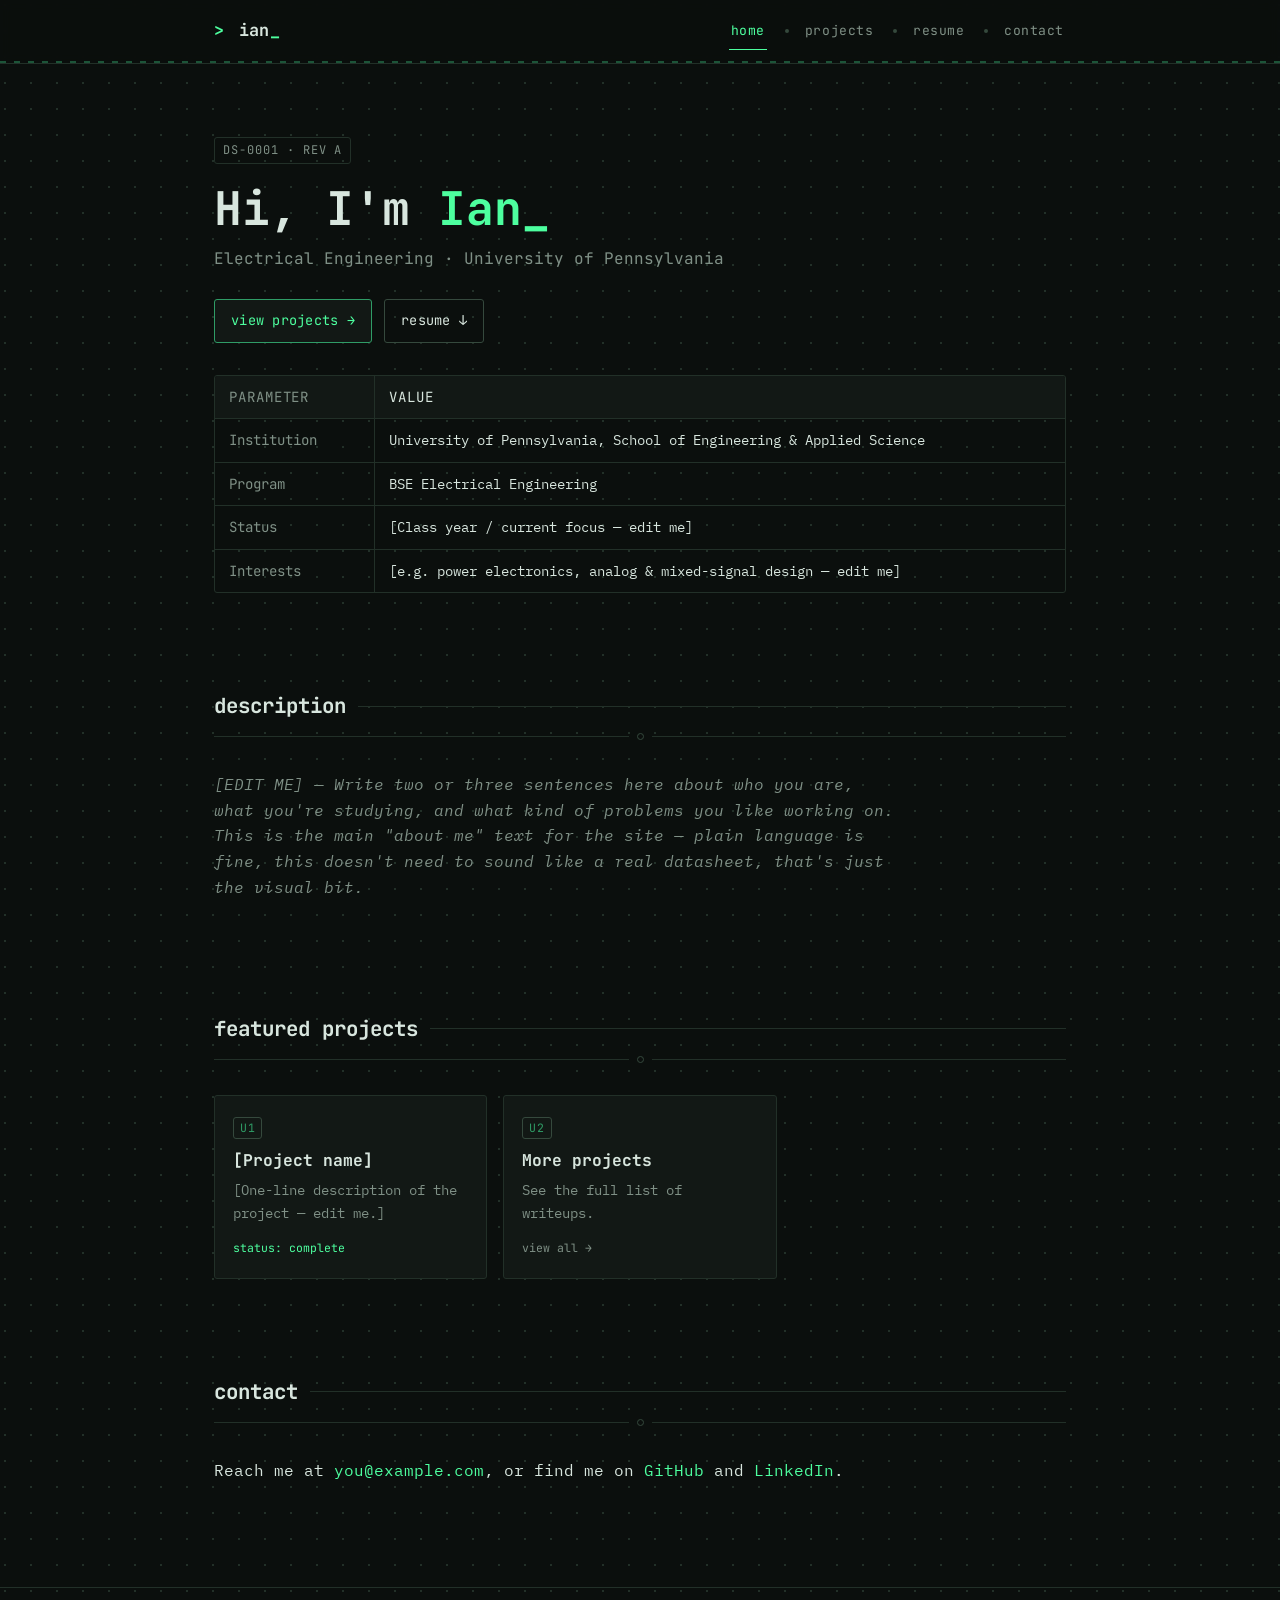
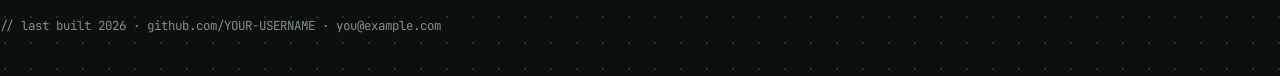
==== index.html @ f11f99d3 "init without changes" ====
<!DOCTYPE html>
<html lang="en">
<head>
  <meta charset="UTF-8" />
  <meta name="viewport" content="width=device-width, initial-scale=1.0" />
  <title>Ian — Electrical Engineering</title>
  <meta name="description" content="Portfolio of Ian, Electrical Engineering student at UPenn" />
  <link rel="icon" type="image/svg+xml" href="/assets/favicon.svg" />
  <link rel="stylesheet" href="/css/style.css" />
</head>
<body>

  <!-- shared nav, loaded from partials/nav.html by js/site.js -->
  <div data-include="/partials/nav.html"></div>

  <main class="container">

    <!-- ============================================================
         HERO — framed like the cover of a component datasheet.
         Edit the title, role line, and spec table values below.
         ============================================================ -->
    <section class="hero">
      <span class="datasheet-tag">DS-0001 &middot; REV A</span>

      <h1 class="hero-title">
        Hi, I'm <span class="accent">Ian</span><span class="cursor-blink">_</span>
      </h1>
      <p class="hero-role">Electrical Engineering &middot; University of Pennsylvania</p>

      <div class="hero-actions">
        <a class="btn btn-primary" href="/projects/">view projects &rarr;</a>
        <a class="btn" href="/resume.pdf">resume &darr;</a>
      </div>

      <div class="spec-sheet" role="table" aria-label="Quick facts">
        <div class="spec-row head" role="row">
          <div class="spec-key" role="columnheader">Parameter</div>
          <div class="spec-val" role="columnheader">Value</div>
        </div>
        <div class="spec-row" role="row">
          <div class="spec-key" role="rowheader">Institution</div>
          <div class="spec-val" role="cell">University of Pennsylvania, School of Engineering &amp; Applied Science</div>
        </div>
        <div class="spec-row" role="row">
          <div class="spec-key" role="rowheader">Program</div>
          <div class="spec-val" role="cell">BSE Electrical Engineering</div>
        </div>
        <div class="spec-row" role="row">
          <div class="spec-key" role="rowheader">Status</div>
          <div class="spec-val" role="cell">[Class year / current focus — edit me]</div>
        </div>
        <div class="spec-row" role="row">
          <div class="spec-key" role="rowheader">Interests</div>
          <div class="spec-val" role="cell">[e.g. power electronics, analog &amp; mixed-signal design — edit me]</div>
        </div>
      </div>
    </section>

    <!-- ============================================================
         ABOUT — the "description" section of the datasheet.
         Replace the placeholder paragraph with your actual intro.
         ============================================================ -->
    <section class="section" id="about">
      <h2 class="section-heading">description</h2>
      <div class="trace-divider"><span class="via"></span></div>

      <div class="prose">
        <p class="placeholder">
          [EDIT ME] — Write two or three sentences here about who you are, what you're
          studying, and what kind of problems you like working on. This is the main
          "about me" text for the site — plain language is fine, this doesn't need to
          sound like a real datasheet, that's just the visual bit.
        </p>
      </div>
    </section>

    <!-- ============================================================
         FEATURED PROJECTS — a short teaser row linking to /projects/.
         Copy a .card block to add more, or leave just 2-3 as a teaser
         and let /projects/ hold the full list.
         ============================================================ -->
    <section class="section" id="projects">
      <h2 class="section-heading">featured projects</h2>
      <div class="trace-divider"><span class="via"></span></div>

      <div class="card-grid">
        <a class="card-link" href="/projects/_example.html">
          <div class="card">
            <span class="card-designator">U1</span>
            <h3>[Project name]</h3>
            <p>[One-line description of the project — edit me.]</p>
            <span class="card-status status-done">status: complete</span>
          </div>
        </a>

        <a class="card-link" href="/projects/">
          <div class="card">
            <span class="card-designator">U2</span>
            <h3>More projects</h3>
            <p>See the full list of writeups.</p>
            <span class="card-status">view all &rarr;</span>
          </div>
        </a>
      </div>
    </section>

    <!-- ============================================================
         CONTACT
         ============================================================ -->
    <section class="section" id="contact">
      <h2 class="section-heading">contact</h2>
      <div class="trace-divider"><span class="via"></span></div>

      <div class="prose">
        <p>
          Reach me at <a href="mailto:you@example.com">you@example.com</a>,
          or find me on
          <a href="https://github.com/YOUR-USERNAME" target="_blank" rel="noopener">GitHub</a>
          and
          <a href="https://www.linkedin.com/in/YOUR-USERNAME" target="_blank" rel="noopener">LinkedIn</a>.
        </p>
      </div>
    </section>

  </main>

  <!-- shared footer, loaded from partials/footer.html by js/site.js -->
  <div data-include="/partials/footer.html"></div>

  <script src="/js/site.js"></script>
</body>
</html>
---- css/style.css ----
/* =========================================================================
   IAN'S SITE — engineering-terminal theme
   -------------------------------------------------------------------------
   This is the ONLY file that controls how the site looks. Every page links
   to it, so a change here shows up everywhere. It's organized top to bottom
   in the order things appear on a page: base -> nav -> hero/datasheet ->
   sections -> cards -> footer -> responsive.
   ========================================================================= */

@import url('https://fonts.googleapis.com/css2?family=JetBrains+Mono:wght@400;500;700;800&family=IBM+Plex+Mono:wght@400;500;600&display=swap');

:root {
  /* --- palette: dim phosphor terminal + PCB copper ------------------- */
  --bg:            #0b0f0d;   /* near-black, faint green cast, like soldermask in low light */
  --bg-panel:      #121815;   /* card / table background */
  --bg-panel-hi:   #17201b;   /* hovered panel */
  --line:          #223028;   /* hairline / trace color, dim */
  --line-bright:   #35493d;   /* hairline / trace color, brighter */
  --text:          #d8e6de;   /* primary text, soft phosphor white-green */
  --text-dim:      #7f9086;   /* secondary text */
  --accent:        #4dff9f;   /* phosphor green — links, highlights */
  --accent-dim:    #2f9c66;
  --accent-2:      #d9924f;   /* copper/amber — secondary accent, sparingly */
  --danger:        #ff6b6b;

  --font-display:  'JetBrains Mono', ui-monospace, 'SFMono-Regular', monospace;
  --font-body:     'IBM Plex Mono', ui-monospace, 'SFMono-Regular', monospace;

  --maxw: 900px;
  --radius: 3px;
}

/* --- reset ------------------------------------------------------------ */
*, *::before, *::after { box-sizing: border-box; }
html { scroll-behavior: smooth; }
body {
  margin: 0;
  background: var(--bg);
  color: var(--text);
  font-family: var(--font-body);
  font-size: 16px;
  line-height: 1.6;
  -webkit-font-smoothing: antialiased;

  /* faint dot grid, like graph/PCB paper. Subtle on purpose. */
  background-image: radial-gradient(var(--line) 1px, transparent 1px);
  background-size: 26px 26px;
  background-position: -8px -8px;
}
h1, h2, h3, h4 { font-family: var(--font-display); margin: 0 0 .5em; font-weight: 700; }
p { margin: 0 0 1em; color: var(--text); }
a { color: var(--accent); text-decoration: none; }
a:hover { text-decoration: underline; }
img { max-width: 100%; display: block; }
ul { margin: 0; padding: 0; list-style: none; }

:focus-visible {
  outline: 2px solid var(--accent);
  outline-offset: 3px;
}

.container {
  max-width: var(--maxw);
  margin: 0 auto;
  padding: 0 24px;
}

.eyebrow {
  font-family: var(--font-display);
  font-size: .8rem;
  letter-spacing: .06em;
  color: var(--accent-dim);
  text-transform: lowercase;
}

.cursor-blink {
  display: inline-block;
  animation: blink 1.1s steps(1) infinite;
  color: var(--accent);
}
@keyframes blink { 50% { opacity: 0; } }

/* =========================================================================
   NAV
   ========================================================================= */
.topbar {
  position: sticky;
  top: 0;
  z-index: 50;
  background: rgba(11, 15, 13, 0.92);
  backdrop-filter: blur(6px);
  border-bottom: 1px solid var(--line);
}
/* animated "current flowing through a trace" line under the nav */
.topbar::after {
  content: "";
  display: block;
  height: 2px;
  background: repeating-linear-gradient(
    90deg, var(--accent-dim) 0 6px, transparent 6px 14px
  );
  background-size: 200% 100%;
  animation: trace-flow 6s linear infinite;
  opacity: .5;
}
@keyframes trace-flow { to { background-position: -200% 0; } }

.topbar-inner {
  max-width: var(--maxw);
  margin: 0 auto;
  padding: 14px 24px;
  display: flex;
  align-items: center;
  justify-content: space-between;
}
.brand {
  font-family: var(--font-display);
  font-weight: 700;
  font-size: 1.05rem;
  color: var(--text);
  letter-spacing: .02em;
}
.brand:hover { text-decoration: none; color: var(--text); }
.brand-prompt { color: var(--accent); margin-right: 4px; }

.nav-links {
  display: flex;
  align-items: center;
  gap: 4px;
}
.nav-links li { display: flex; align-items: center; }
/* pin dots between items, like a header/breadboard rail */
.nav-links li + li::before {
  content: "";
  width: 4px;
  height: 4px;
  border-radius: 50%;
  background: var(--line-bright);
  margin: 0 14px;
}
.nav-links a {
  font-family: var(--font-display);
  font-size: .82rem;
  letter-spacing: .04em;
  color: var(--text-dim);
  padding: 6px 2px;
  position: relative;
}
.nav-links a:hover { color: var(--text); text-decoration: none; }
.nav-links a.active { color: var(--accent); }
.nav-links a.active::after {
  content: "";
  position: absolute;
  left: 0; right: 0; bottom: -3px;
  height: 1px;
  background: var(--accent);
}

.nav-toggle {
  display: none;
  flex-direction: column;
  gap: 4px;
  background: none;
  border: 1px solid var(--line-bright);
  border-radius: var(--radius);
  padding: 8px 10px;
  cursor: pointer;
}
.nav-toggle span {
  width: 16px; height: 2px; background: var(--text);
}

/* =========================================================================
   HERO / "DATASHEET" BLOCK  — the signature element of the site.
   Framed like the cover page of a component datasheet.
   ========================================================================= */
.hero {
  padding: 72px 0 48px;
}
.datasheet-tag {
  font-family: var(--font-display);
  font-size: .75rem;
  color: var(--text-dim);
  letter-spacing: .08em;
  border: 1px solid var(--line);
  display: inline-block;
  padding: 3px 8px;
  border-radius: var(--radius);
  margin-bottom: 18px;
}
.hero-title {
  font-size: clamp(2rem, 5vw, 2.9rem);
  line-height: 1.15;
  margin-bottom: 10px;
}
.hero-title .accent { color: var(--accent); }
.hero-role {
  font-family: var(--font-display);
  color: var(--text-dim);
  font-size: 1rem;
  margin-bottom: 28px;
}
.hero-actions { display: flex; gap: 12px; flex-wrap: wrap; margin-top: 8px; }

.btn {
  font-family: var(--font-display);
  font-size: .85rem;
  letter-spacing: .02em;
  padding: 10px 16px;
  border-radius: var(--radius);
  border: 1px solid var(--line-bright);
  color: var(--text);
  display: inline-block;
}
.btn:hover { text-decoration: none; border-color: var(--accent); color: var(--accent); }
.btn-primary { background: var(--bg-panel); border-color: var(--accent-dim); color: var(--accent); }
.btn-primary:hover { background: var(--bg-panel-hi); }

/* spec table, styled like a parts/ratings table on a datasheet */
.spec-sheet {
  margin-top: 32px;
  border: 1px solid var(--line);
  border-radius: var(--radius);
  overflow: hidden;
}
.spec-row {
  display: grid;
  grid-template-columns: 160px 1fr;
  border-top: 1px solid var(--line);
}
.spec-row:first-child { border-top: none; }
.spec-row.head {
  background: var(--bg-panel);
  font-family: var(--font-display);
  font-size: .72rem;
  letter-spacing: .08em;
  color: var(--text-dim);
  text-transform: uppercase;
}
.spec-key, .spec-val {
  padding: 10px 14px;
  font-size: .88rem;
}
.spec-key { color: var(--text-dim); border-right: 1px solid var(--line); font-family: var(--font-display); }
.spec-val { color: var(--text); }

/* =========================================================================
   SECTIONS + DIVIDERS
   ========================================================================= */
.section { padding: 48px 0; }
.section-heading {
  font-size: 1.3rem;
  display: flex;
  align-items: center;
  gap: 12px;
}
.section-heading::after {
  content: "";
  flex: 1;
  height: 1px;
  background: var(--line);
}

/* circuit-trace style divider with a center "via" pad */
.trace-divider {
  display: flex;
  align-items: center;
  margin: 8px 0 32px;
}
.trace-divider::before, .trace-divider::after {
  content: "";
  flex: 1;
  height: 1px;
  background: var(--line);
}
.trace-divider .via {
  width: 7px; height: 7px;
  border: 1px solid var(--line-bright);
  border-radius: 50%;
  margin: 0 8px;
  flex-shrink: 0;
}

.prose { max-width: 68ch; color: var(--text); }
.prose .placeholder { color: var(--text-dim); font-style: italic; }

/* =========================================================================
   CARDS  (project cards use "reference designators" — U1, U2, C1 — instead
   of plain 01/02/03, like parts on a schematic)
   ========================================================================= */
.card-grid {
  display: grid;
  grid-template-columns: repeat(auto-fill, minmax(240px, 1fr));
  gap: 16px;
}
.card {
  background: var(--bg-panel);
  border: 1px solid var(--line);
  border-radius: var(--radius);
  padding: 18px;
  position: relative;
  transition: border-color .15s ease, background .15s ease;
}
.card:hover { border-color: var(--accent-dim); background: var(--bg-panel-hi); }
.card-designator {
  font-family: var(--font-display);
  font-size: .72rem;
  color: var(--accent-dim);
  letter-spacing: .06em;
  margin-bottom: 8px;
  display: inline-block;
  border: 1px solid var(--line-bright);
  padding: 1px 6px;
  border-radius: var(--radius);
}
.card h3 { font-size: 1.02rem; margin-bottom: 6px; }
.card p { color: var(--text-dim); font-size: .88rem; margin-bottom: 10px; }
.card-status {
  font-family: var(--font-display);
  font-size: .72rem;
  color: var(--text-dim);
}
.card-status.status-done { color: var(--accent); }
.card-status.status-progress { color: var(--accent-2); }
.card-link {
  display: block;
  color: inherit;
}
.card-link:hover { text-decoration: none; }

/* =========================================================================
   FOOTER
   ========================================================================= */
.site-footer {
  border-top: 1px solid var(--line);
  padding: 28px 0 40px;
  margin-top: 40px;
}
.footer-line {
  font-family: var(--font-display);
  font-size: .78rem;
  color: var(--text-dim);
  margin: 0;
}
.footer-line a { color: var(--text-dim); }
.footer-line a:hover { color: var(--accent); }

/* =========================================================================
   PROJECT PAGE SPECIFIC
   ========================================================================= */
.back-link {
  font-family: var(--font-display);
  font-size: .82rem;
  color: var(--text-dim);
  display: inline-block;
  margin-bottom: 24px;
}
.back-link:hover { color: var(--accent); }
.project-header { padding: 20px 0 8px; }
.project-tags { display: flex; gap: 8px; flex-wrap: wrap; margin-top: 14px; }
.tag {
  font-family: var(--font-display);
  font-size: .72rem;
  color: var(--text-dim);
  border: 1px solid var(--line);
  padding: 2px 8px;
  border-radius: var(--radius);
}

/* =========================================================================
   RESPONSIVE
   ========================================================================= */
@media (max-width: 720px) {
  .nav-toggle { display: flex; }
  .nav-links {
    position: absolute;
    top: 100%; left: 0; right: 0;
    flex-direction: column;
    align-items: flex-start;
    background: var(--bg);
    border-bottom: 1px solid var(--line);
    padding: 12px 24px 18px;
    display: none;
    gap: 14px;
  }
  .nav-links.open { display: flex; }
  .nav-links li + li::before { display: none; }
  .spec-row { grid-template-columns: 130px 1fr; }
}

/* respect reduced-motion preferences */
@media (prefers-reduced-motion: reduce) {
  html { scroll-behavior: auto; }
  .cursor-blink, .topbar::after { animation: none; }
}
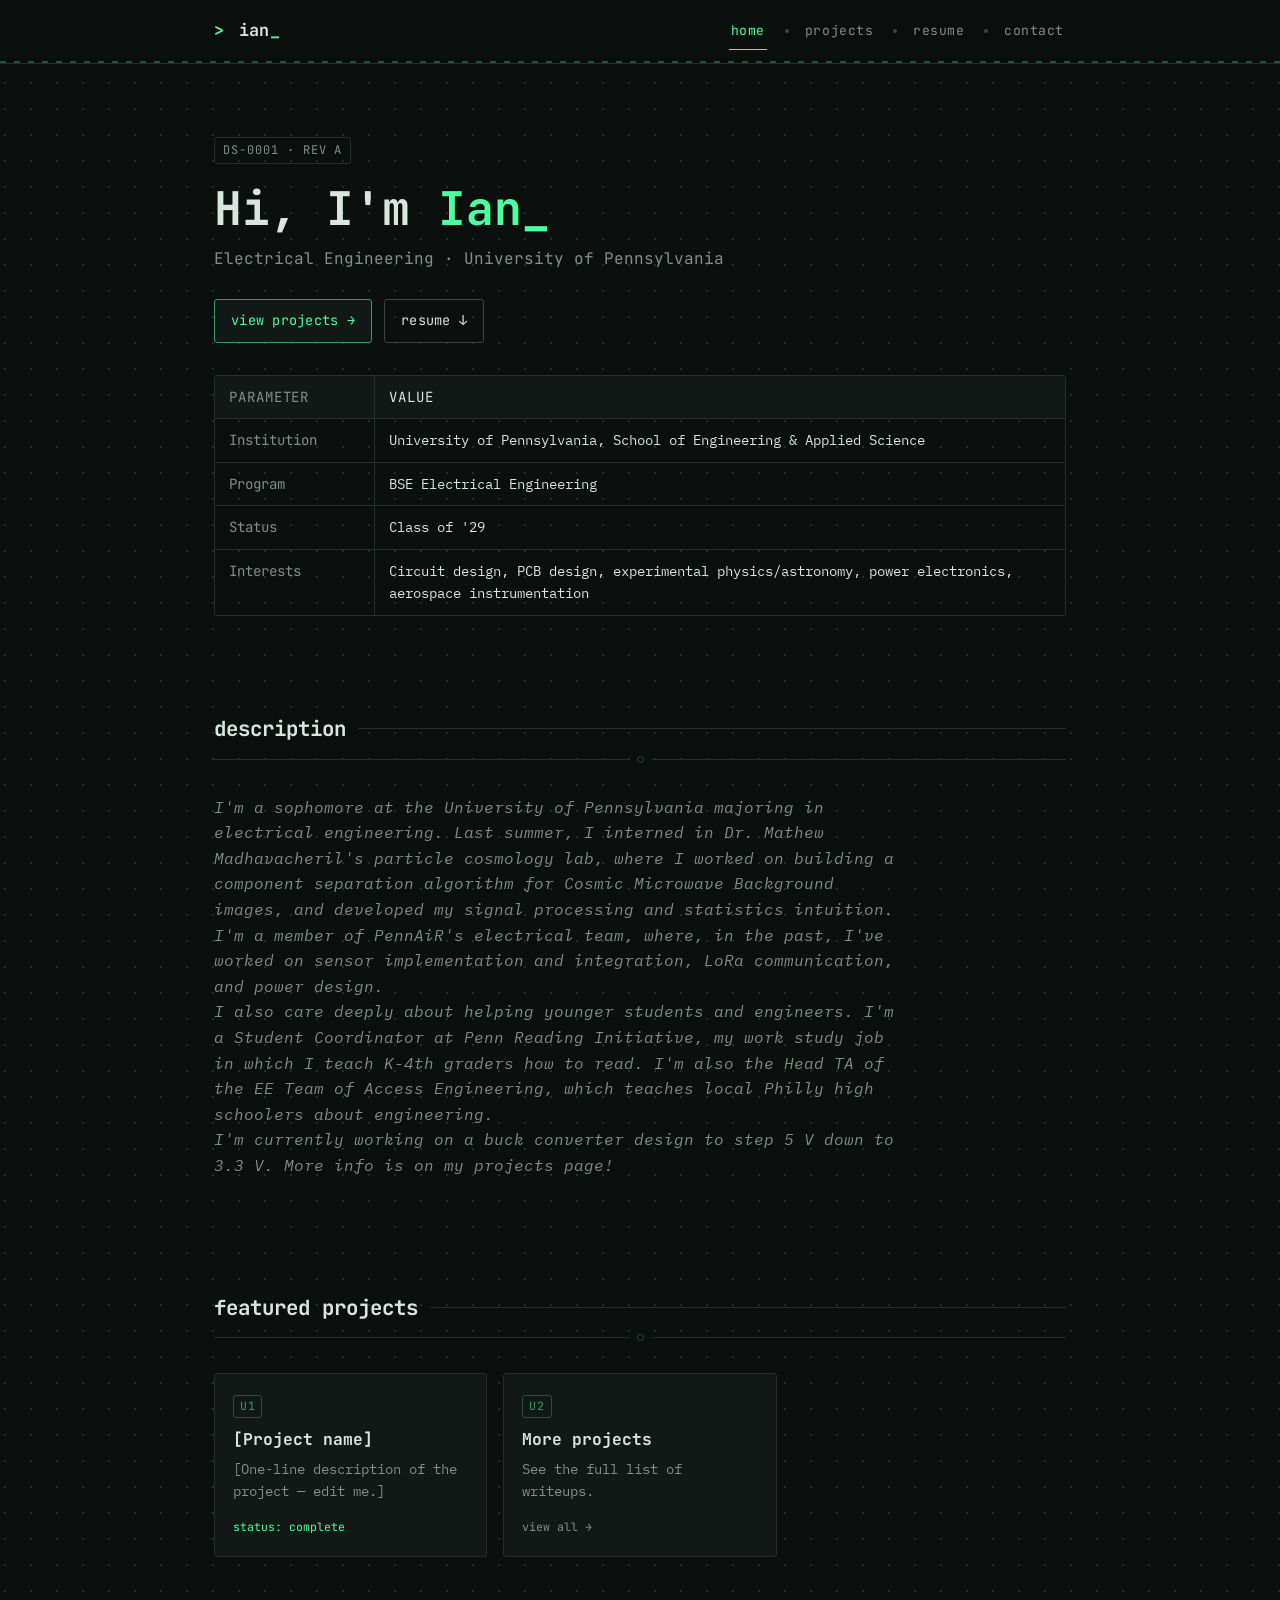
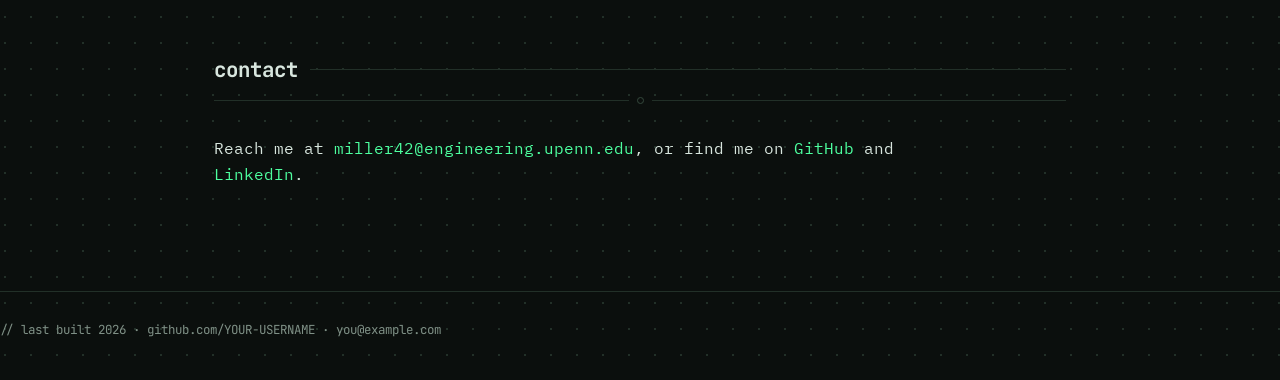
==== commit 6775ab64: "interests and description" ====
--- a/index.html
+++ b/index.html
@@ -47,11 +47,11 @@
         </div>
         <div class="spec-row" role="row">
           <div class="spec-key" role="rowheader">Status</div>
-          <div class="spec-val" role="cell">[Class year / current focus — edit me]</div>
+          <div class="spec-val" role="cell">Class of '29</div>
         </div>
         <div class="spec-row" role="row">
           <div class="spec-key" role="rowheader">Interests</div>
-          <div class="spec-val" role="cell">[e.g. power electronics, analog &amp; mixed-signal design — edit me]</div>
+          <div class="spec-val" role="cell">Circuit design, PCB design, experimental physics/astronomy, power electronics, aerospace instrumentation</div>
         </div>
       </div>
     </section>
@@ -66,10 +66,25 @@
 
       <div class="prose">
         <p class="placeholder">
-          [EDIT ME] — Write two or three sentences here about who you are, what you're
-          studying, and what kind of problems you like working on. This is the main
-          "about me" text for the site — plain language is fine, this doesn't need to
-          sound like a real datasheet, that's just the visual bit.
+            I'm a sophomore at the University of Pennsylvania majoring in electrical engineering.
+            Last summer, I interned in Dr. Mathew Madhavacheril's particle cosmology lab, where I
+            worked on building a component separation algorithm for Cosmic Microwave Background
+            images, and developed my signal processing and statistics intuition.  I'm a member of
+            PennAiR's electrical team, where, in the past, I've worked on sensor implementation and
+            integration, LoRa communication, and power design.
+
+            <br>
+
+            I also care deeply about helping younger students and engineers.  I'm a Student 
+            Coordinator at Penn Reading Initiative, my work study job in which I teach K-4th 
+            graders how to read.  I'm also the Head TA of the EE Team of Access Engineering, which
+            teaches local Philly high schoolers about engineering.
+
+            <br>
+
+            I'm currently working on a buck converter design to step 5 V down to 3.3 V.  More info
+            is on my projects page!
+        
         </p>
       </div>
     </section>
@@ -113,11 +128,11 @@
 
       <div class="prose">
         <p>
-          Reach me at <a href="mailto:you@example.com">you@example.com</a>,
+          Reach me at <a href="mailto:miller42@engineering.upenn.edu">miller42@engineering.upenn.edu</a>,
           or find me on
-          <a href="https://github.com/YOUR-USERNAME" target="_blank" rel="noopener">GitHub</a>
+          <a href="https://github.com/ianmiller093" target="_blank" rel="noopener">GitHub</a>
           and
-          <a href="https://www.linkedin.com/in/YOUR-USERNAME" target="_blank" rel="noopener">LinkedIn</a>.
+          <a href="https://www.linkedin.com/in/ian-miller-8baa06368/" target="_blank" rel="noopener">LinkedIn</a>.
         </p>
       </div>
     </section>
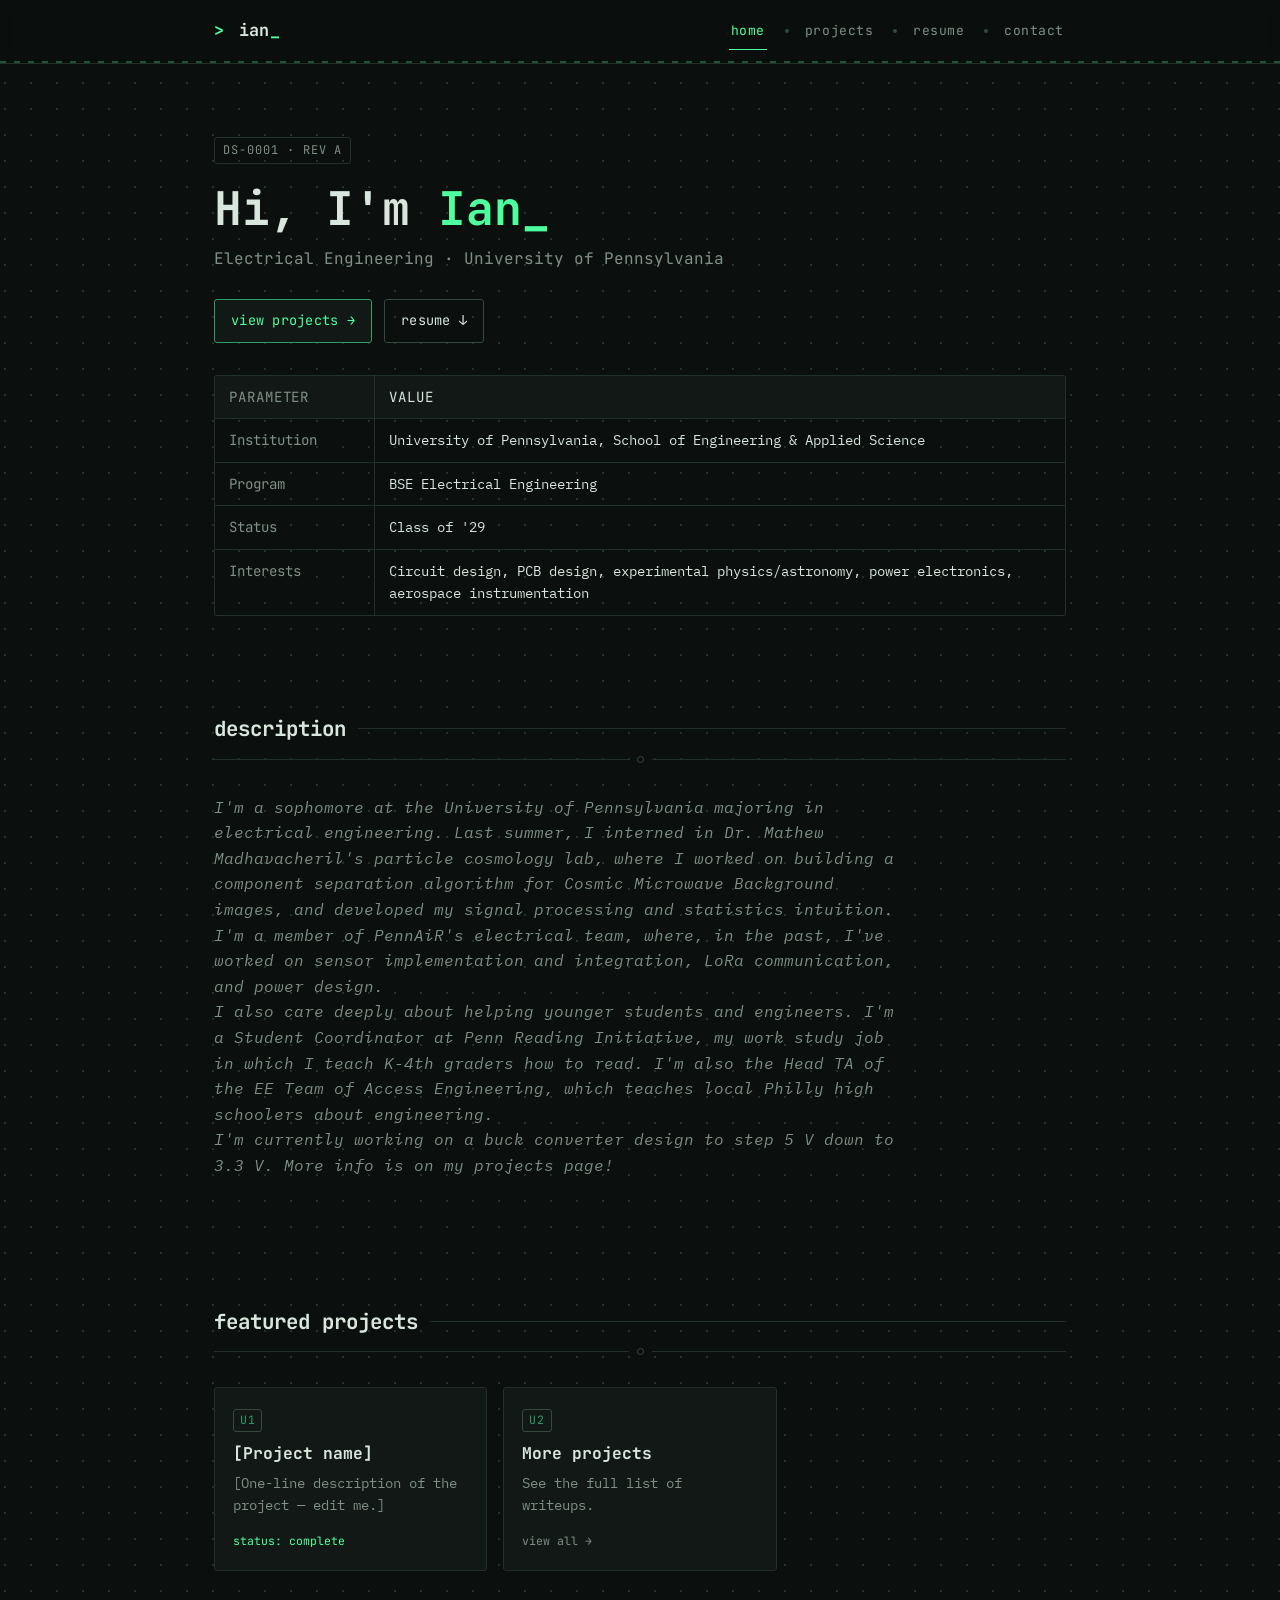
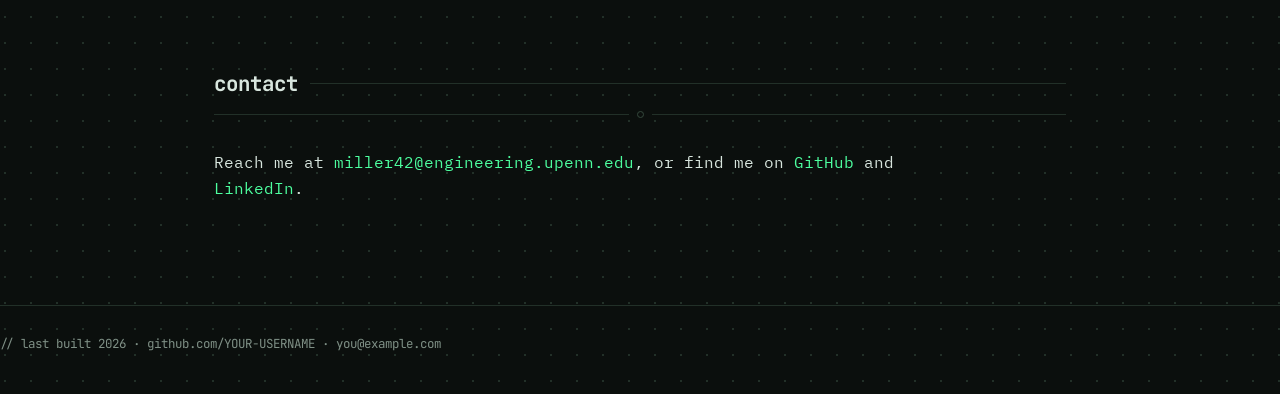
==== commit 0bdcdcc1: "line spacing" ====
--- a/index.html
+++ b/index.html
@@ -65,7 +65,7 @@
       <div class="trace-divider"><span class="via"></span></div>
 
       <div class="prose">
-        <p class="placeholder">
+        <p class="placeholder", style="margin-bottom: 30px;">
             I'm a sophomore at the University of Pennsylvania majoring in electrical engineering.
             Last summer, I interned in Dr. Mathew Madhavacheril's particle cosmology lab, where I
             worked on building a component separation algorithm for Cosmic Microwave Background
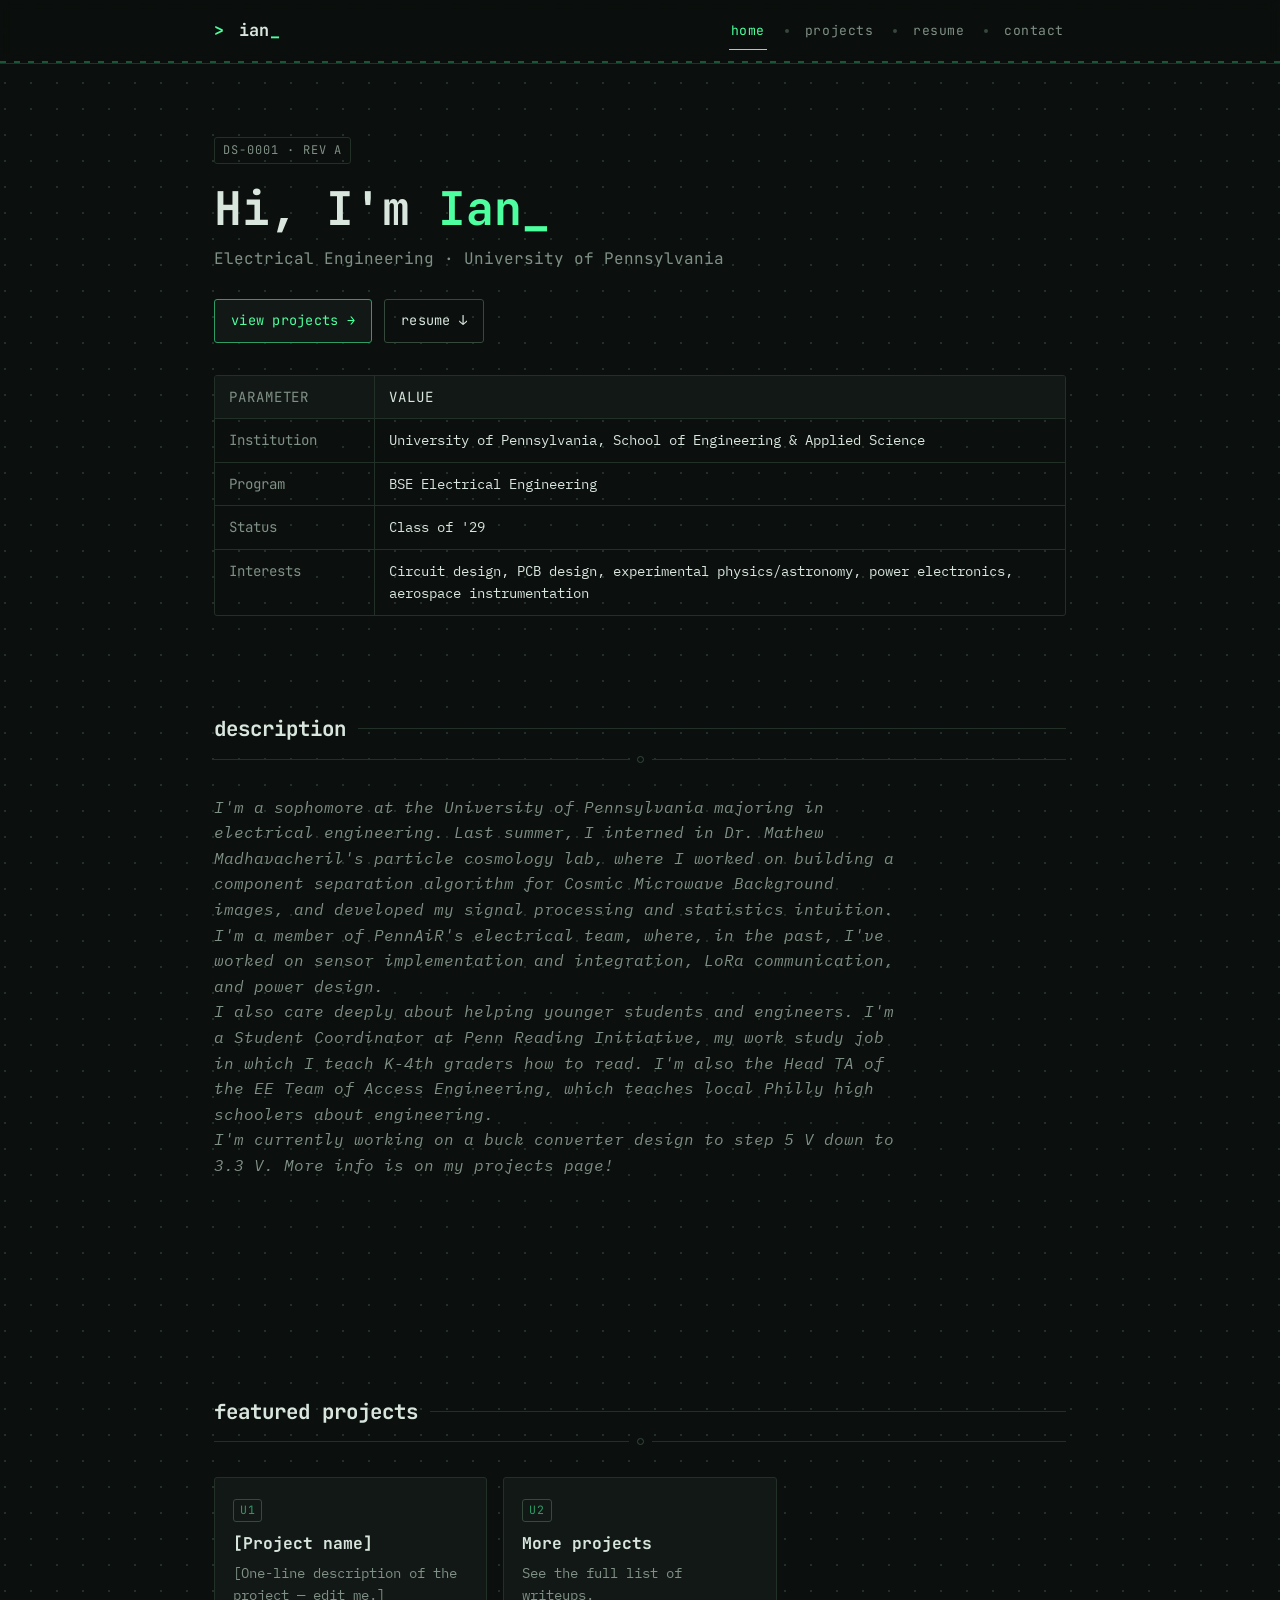
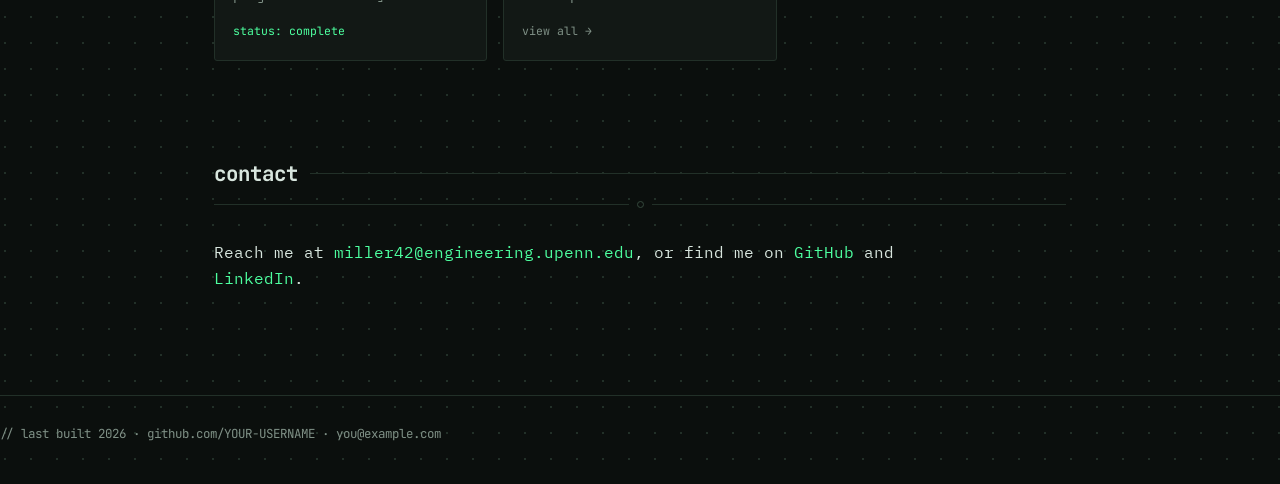
==== commit 26a26bc5: "line spacing 2" ====
--- a/index.html
+++ b/index.html
@@ -65,7 +65,7 @@
       <div class="trace-divider"><span class="via"></span></div>
 
       <div class="prose">
-        <p class="placeholder", style="margin-bottom: 30px;">
+        <p class="placeholder", style="margin-bottom: 120px;">
             I'm a sophomore at the University of Pennsylvania majoring in electrical engineering.
             Last summer, I interned in Dr. Mathew Madhavacheril's particle cosmology lab, where I
             worked on building a component separation algorithm for Cosmic Microwave Background
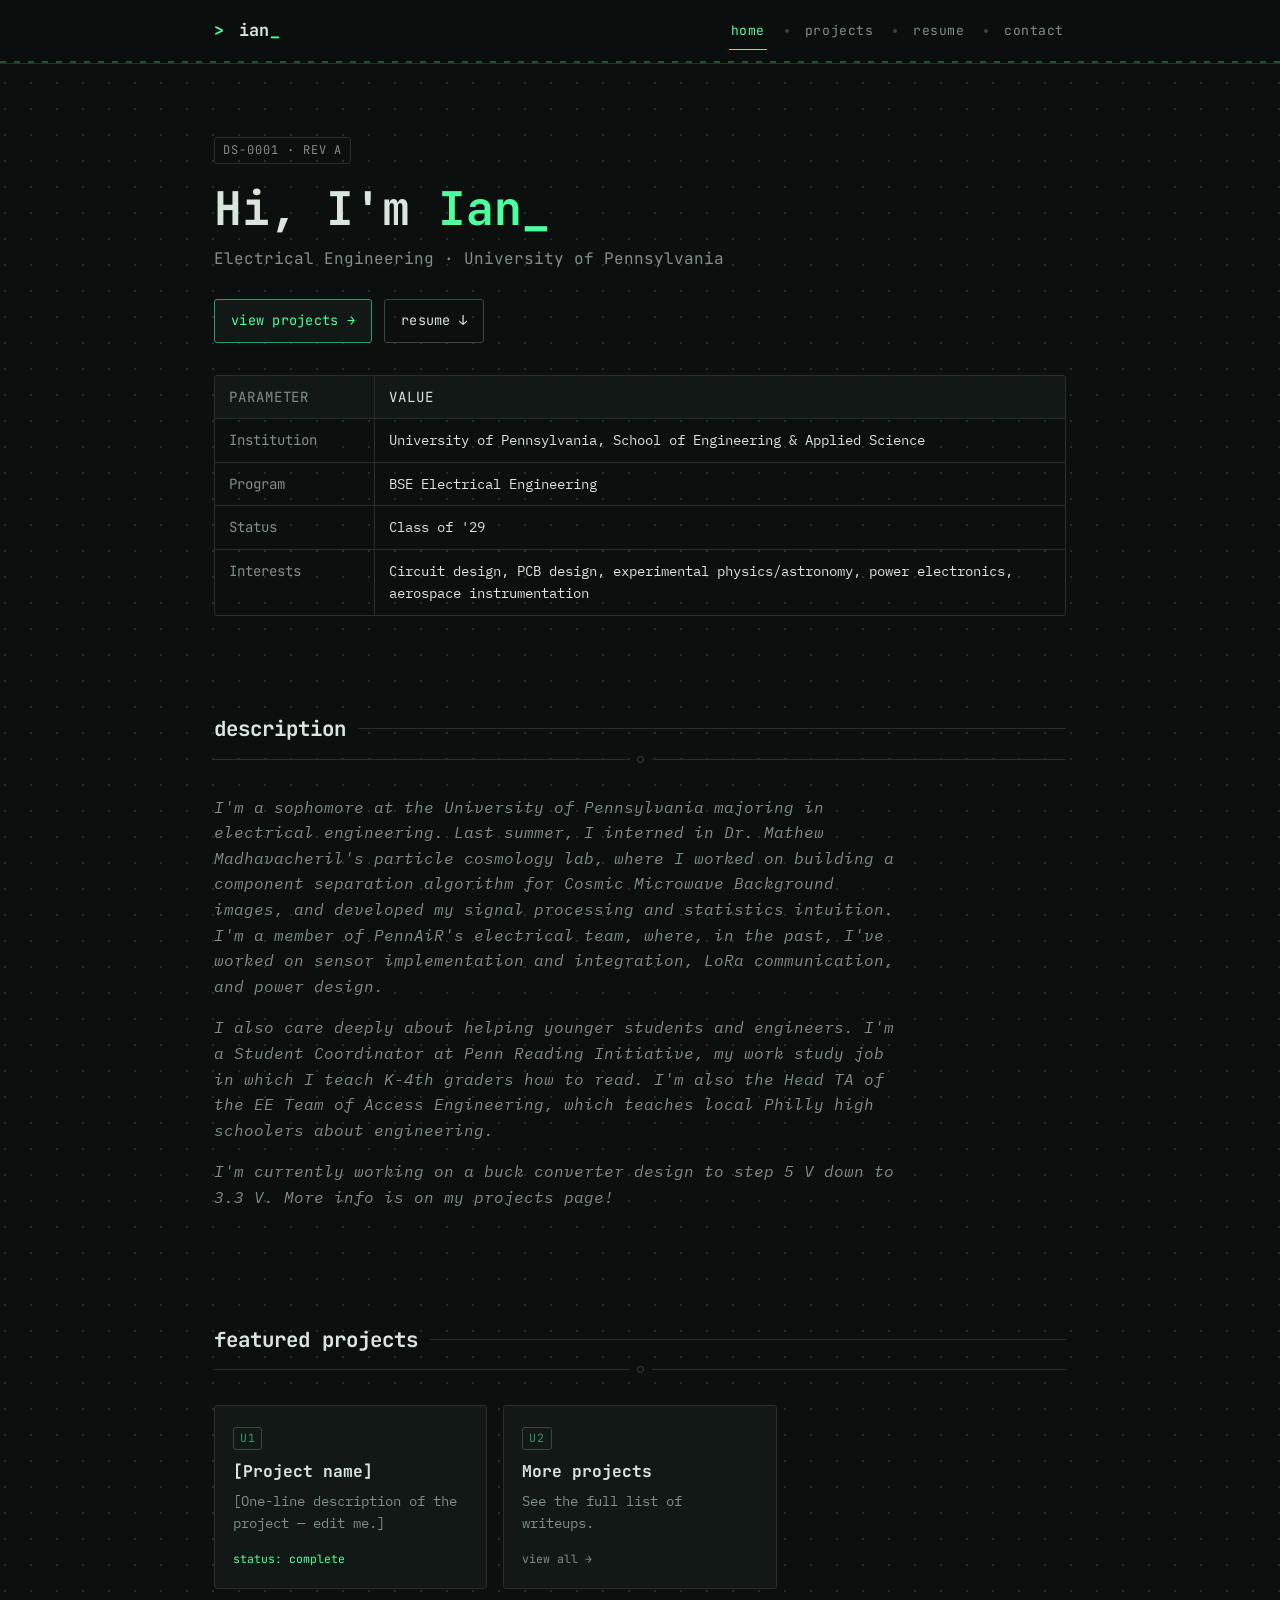
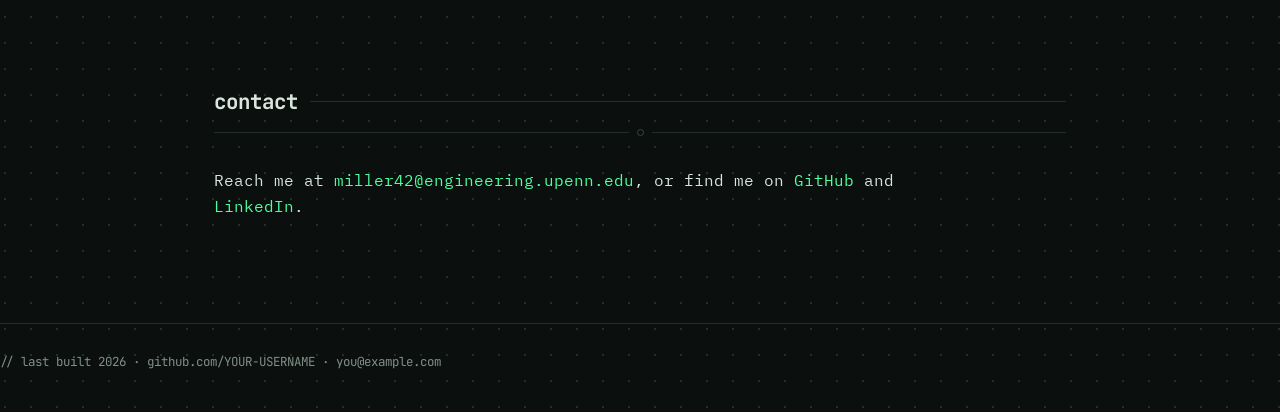
==== commit 7924a13f: "line spacing 3" ====
--- a/index.html
+++ b/index.html
@@ -65,26 +65,25 @@
       <div class="trace-divider"><span class="via"></span></div>
 
       <div class="prose">
-        <p class="placeholder", style="margin-bottom: 120px;">
-            I'm a sophomore at the University of Pennsylvania majoring in electrical engineering.
-            Last summer, I interned in Dr. Mathew Madhavacheril's particle cosmology lab, where I
-            worked on building a component separation algorithm for Cosmic Microwave Background
-            images, and developed my signal processing and statistics intuition.  I'm a member of
-            PennAiR's electrical team, where, in the past, I've worked on sensor implementation and
-            integration, LoRa communication, and power design.
+        <p class="placeholder">
+        I'm a sophomore at the University of Pennsylvania majoring in electrical engineering.
+        Last summer, I interned in Dr. Mathew Madhavacheril's particle cosmology lab, where I
+        worked on building a component separation algorithm for Cosmic Microwave Background
+        images, and developed my signal processing and statistics intuition. I'm a member of
+        PennAiR's electrical team, where, in the past, I've worked on sensor implementation and
+        integration, LoRa communication, and power design.
+        </p>
 
-            <br>
+        <p class="placeholder">
+        I also care deeply about helping younger students and engineers. I'm a Student
+        Coordinator at Penn Reading Initiative, my work study job in which I teach K-4th
+        graders how to read. I'm also the Head TA of the EE Team of Access Engineering, which
+        teaches local Philly high schoolers about engineering.
+        </p>
 
-            I also care deeply about helping younger students and engineers.  I'm a Student 
-            Coordinator at Penn Reading Initiative, my work study job in which I teach K-4th 
-            graders how to read.  I'm also the Head TA of the EE Team of Access Engineering, which
-            teaches local Philly high schoolers about engineering.
-
-            <br>
-
-            I'm currently working on a buck converter design to step 5 V down to 3.3 V.  More info
-            is on my projects page!
-        
+        <p class="placeholder">
+        I'm currently working on a buck converter design to step 5 V down to 3.3 V. More info
+        is on my projects page!
         </p>
       </div>
     </section>
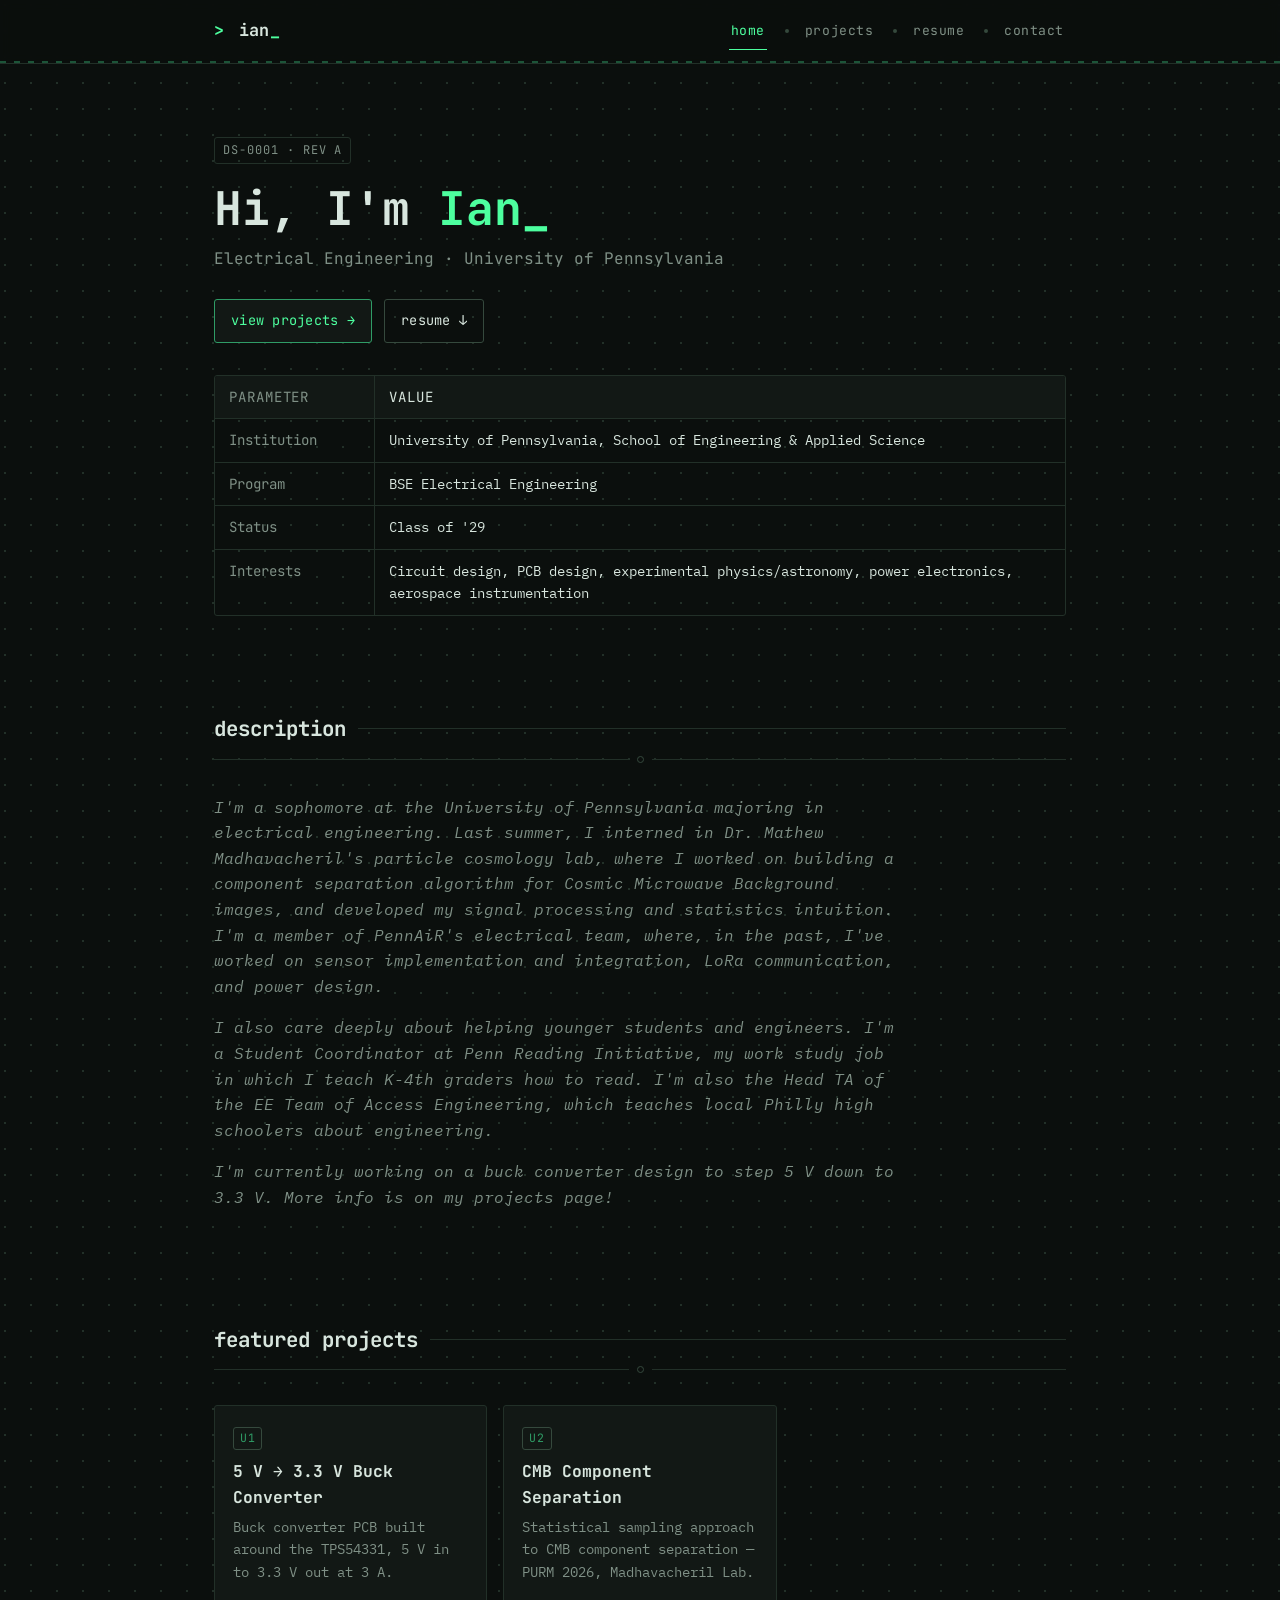
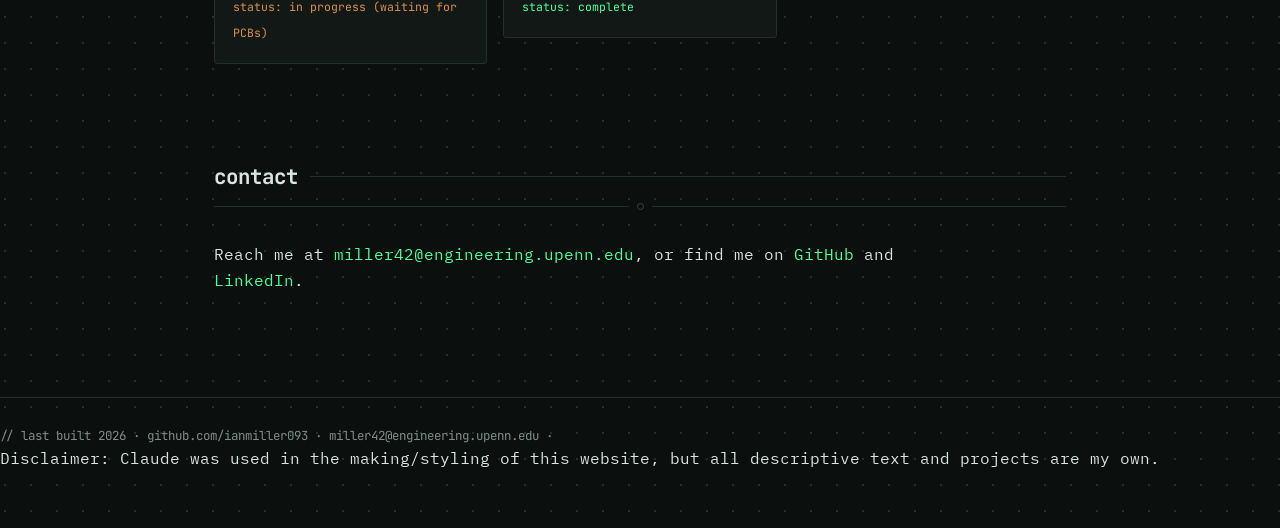
==== commit b7e70ded: "update projects on home page" ====
--- a/index.html
+++ b/index.html
@@ -98,21 +98,21 @@
       <div class="trace-divider"><span class="via"></span></div>
 
       <div class="card-grid">
-        <a class="card-link" href="/projects/_example.html">
+        <a class="card-link" href="/projects/buck.html">
           <div class="card">
             <span class="card-designator">U1</span>
-            <h3>[Project name]</h3>
-            <p>[One-line description of the project — edit me.]</p>
-            <span class="card-status status-done">status: complete</span>
+            <h3>5 V &rarr; 3.3 V Buck Converter</h3>
+            <p>Buck converter PCB built around the TPS54331, 5 V in to 3.3 V out at 3 A.</p>
+            <span class="card-status status-progress">status: in progress (waiting for PCBs)</span>
           </div>
         </a>
 
-        <a class="card-link" href="/projects/">
+        <a class="card-link" href="/projects/cmb.html">
           <div class="card">
             <span class="card-designator">U2</span>
-            <h3>More projects</h3>
-            <p>See the full list of writeups.</p>
-            <span class="card-status">view all &rarr;</span>
+            <h3>CMB Component Separation</h3>
+            <p>Statistical sampling approach to CMB component separation — PURM 2026, Madhavacheril Lab.</p>
+            <span class="card-status status-done">status: complete</span>
           </div>
         </a>
       </div>
--- a/css/style.css
+++ b/css/style.css
@@ -344,6 +344,70 @@
 }
 .footer-line a { color: var(--text-dim); }
 .footer-line a:hover { color: var(--accent); }
+
+/* =========================================================================
+   TABLES  (styled like the datasheet spec-sheet — a bordered parts table)
+   Any <table> inside a .prose block gets this automatically. If you want
+   a table somewhere else, just add class="data-table" to it directly.
+   ========================================================================= */
+.prose table,
+.data-table {
+  width: 100%;
+  border-collapse: collapse;
+  margin: 24px 0;
+  border: 1px solid var(--line);
+  border-radius: var(--radius);
+  overflow: hidden;
+  font-size: .88rem;
+}
+.prose th, .prose td,
+.data-table th, .data-table td {
+  padding: 10px 14px;
+  text-align: left;
+  border-top: 1px solid var(--line);
+  vertical-align: top;
+}
+.prose tr:first-child th,
+.data-table tr:first-child th {
+  border-top: none;
+}
+.prose thead th,
+.data-table thead th,
+.prose th,
+.data-table th {
+  background: var(--bg-panel);
+  font-family: var(--font-display);
+  font-size: .72rem;
+  letter-spacing: .06em;
+  text-transform: uppercase;
+  color: var(--text-dim);
+  font-weight: 700;
+}
+.prose td,
+.data-table td {
+  color: var(--text);
+}
+/* vertical divider between columns, like the spec-sheet's key/value split */
+.prose th + th, .prose td + td,
+.data-table th + th, .data-table td + td {
+  border-left: 1px solid var(--line);
+}
+.prose tbody tr:hover td,
+.data-table tbody tr:hover td {
+  background: var(--bg-panel);
+}
+/* first column reads like a "part reference" — dim + monospace, same
+   treatment as .spec-key on the home page */
+.prose td:first-child,
+.data-table td:first-child {
+  font-family: var(--font-display);
+  color: var(--accent-dim);
+  white-space: nowrap;
+}
+
+@media (max-width: 720px) {
+  .prose table, .data-table { display: block; overflow-x: auto; }
+}
 
 /* =========================================================================
    PROJECT PAGE SPECIFIC
